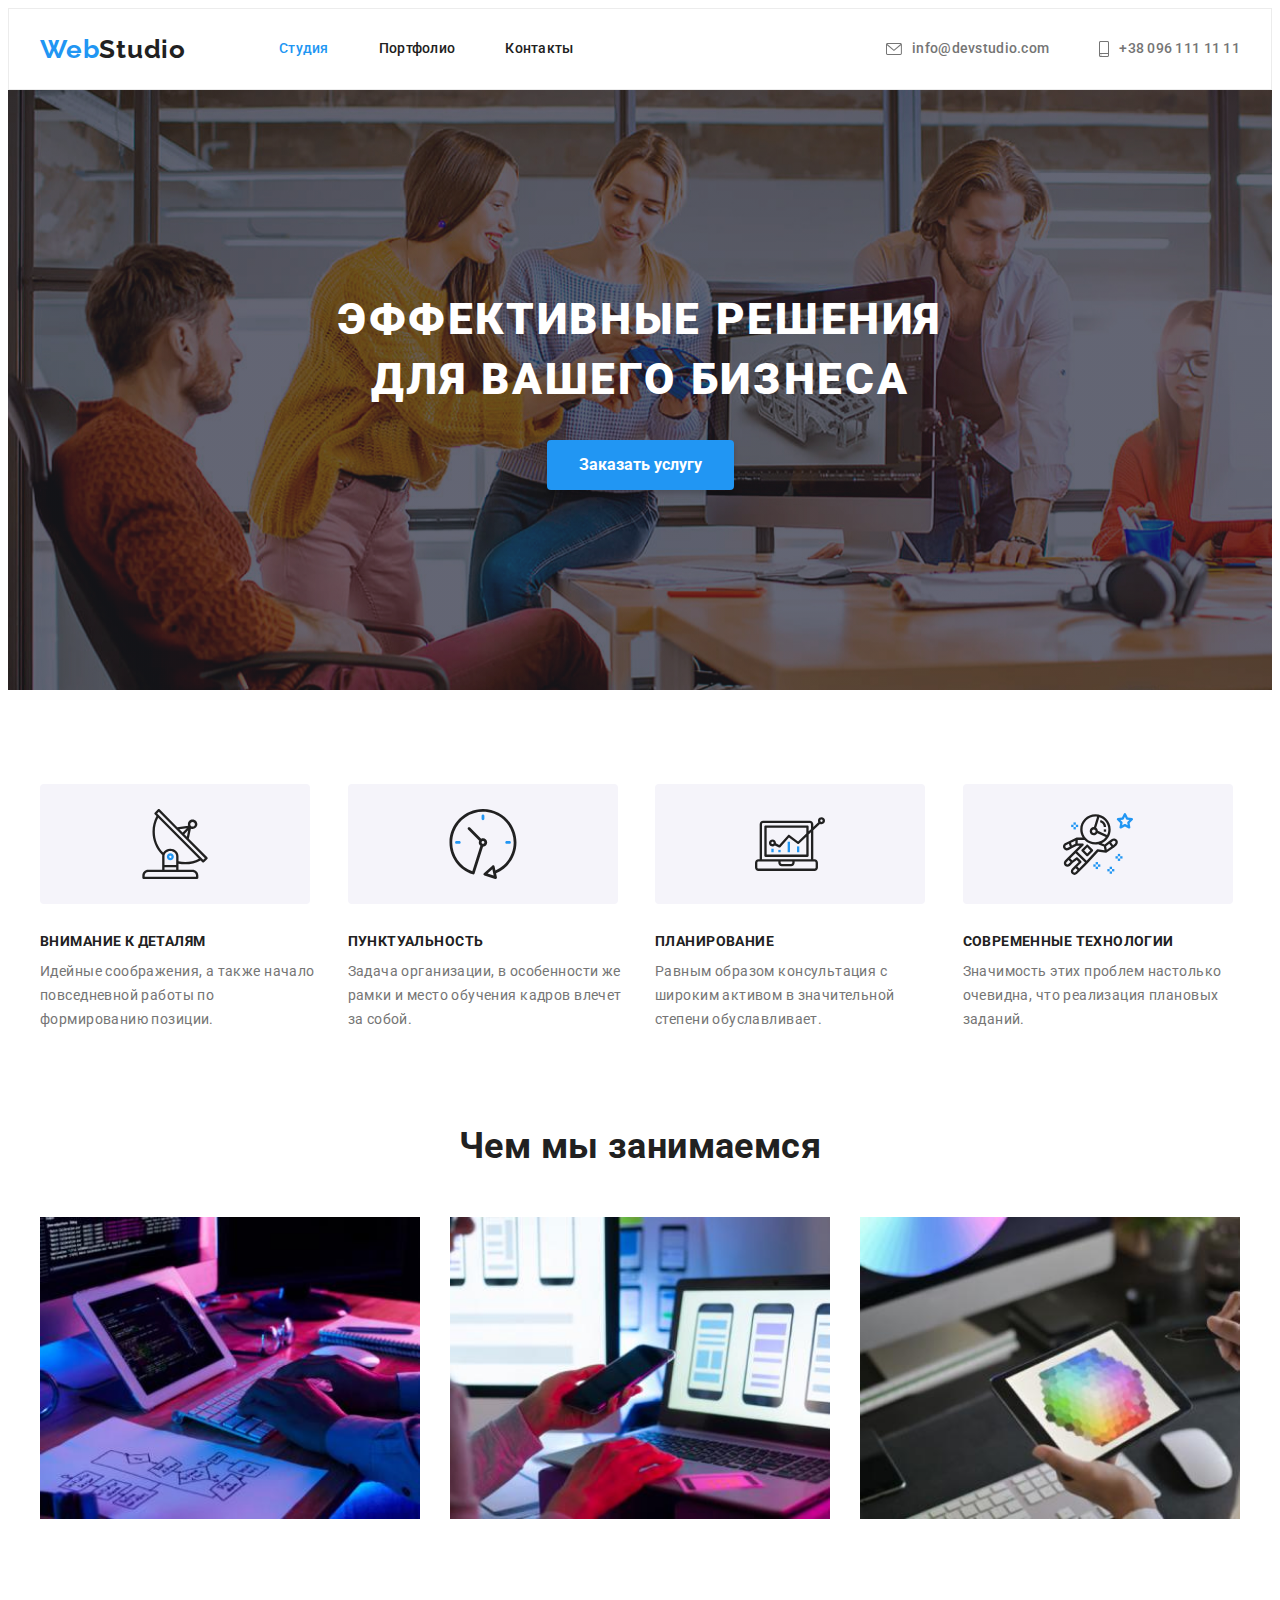
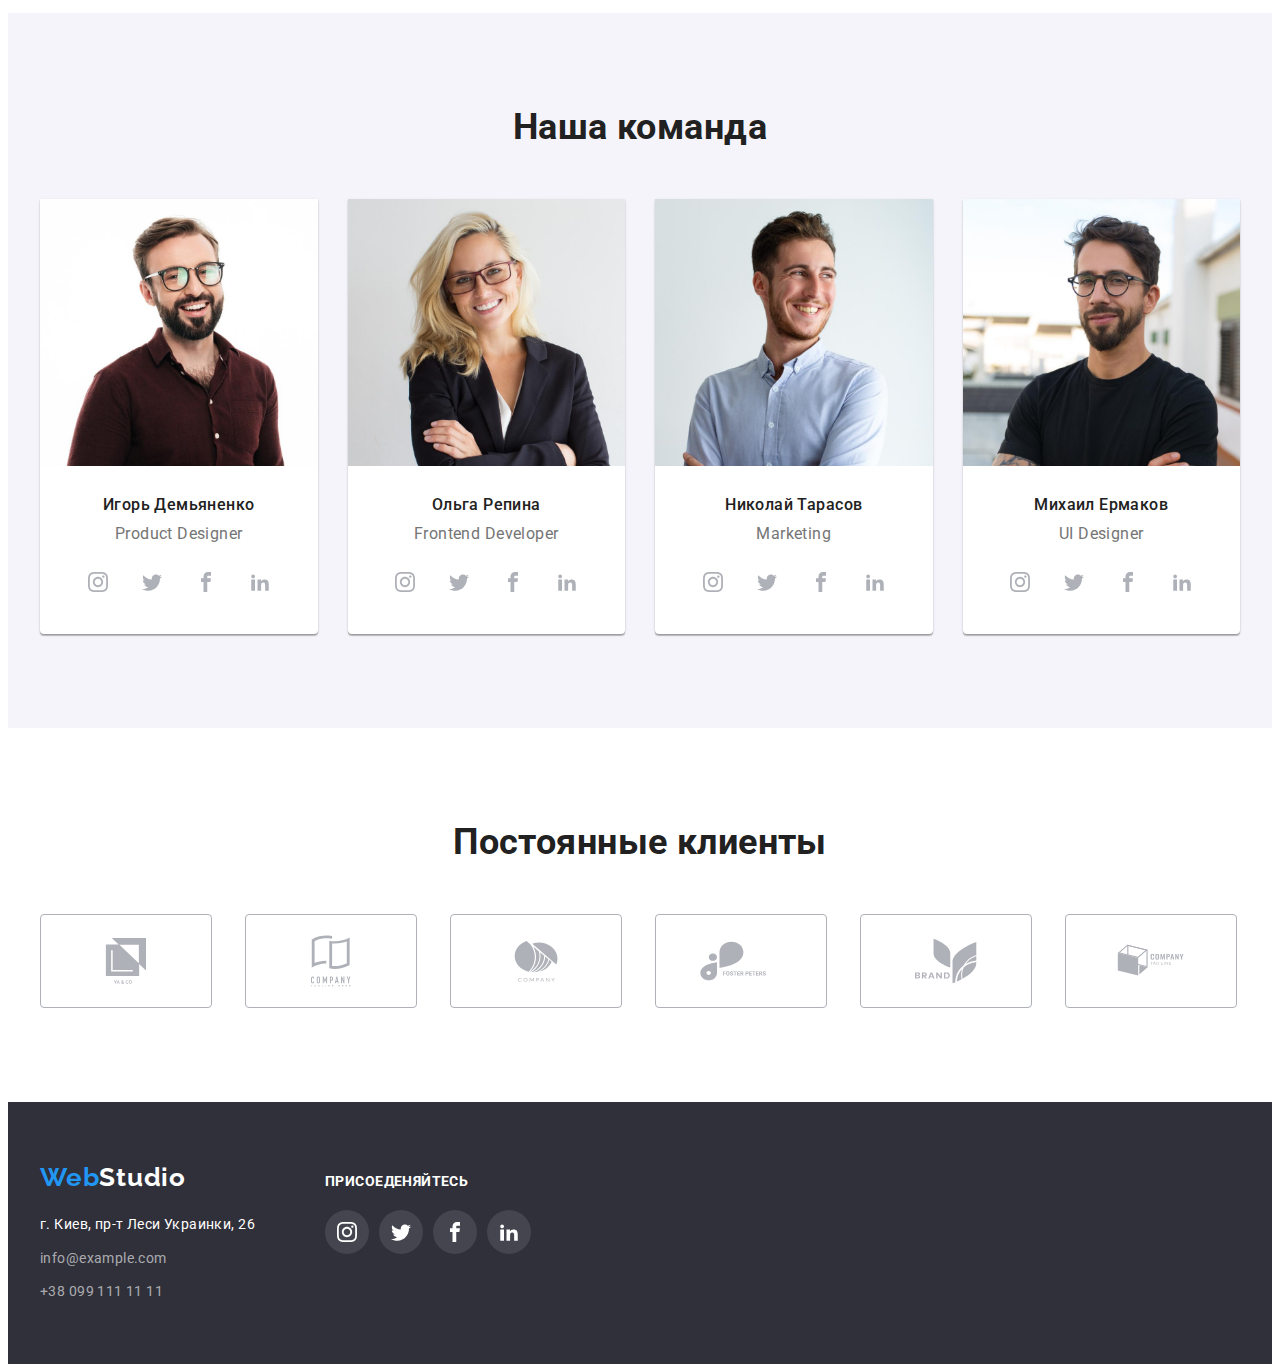
==== index.html @ 2ffd7cdb "home-4" ====
<!DOCTYPE html>
<html lang="ru">
  <head>
    <meta charset="UTF-8" />
    <meta http-equiv="X-UA-Compatible" content="IE=edge" />
    <meta name="viewport" content="width=h, initial-scale=1.0" />
    <title>WebStudio</title>
    <link rel="preconnect" href="https://fonts.googleapis.com" />
    <link rel="preconnect" href="https://fonts.gstatic.com" crossorigin />
    <link
      href="https://fonts.googleapis.com/css2?family=Raleway:wght@700&family=Roboto:wght@400;500;700;900&display=swap"
      rel="stylesheet"
    />
    <link
      rel="stylesheet"
      href="https://cdnjs.cloudflare.com/ajax/libs/modern-normalize/1.1.0/modern-normalize.min.css"
      integrity="sha512-wpPYUAdjBVSE4KJnH1VR1HeZfpl1ub8YT/NKx4PuQ5NmX2tKuGu6U/JRp5y+Y8XG2tV+wKQpNHVUX03MfMFn9Q=="
      crossorigin="anonymous"
      referrerpolicy="no-referrer"
    />
    <link rel="stylesheet" href="./css/styles.css" />
  </head>
  <body>
    <header class="header">
      <div class="header-container container">
        <nav class="navigation">
          <a class="logo link" href="">Web<span class="logo-header">Studio</span></a>
          <ul class="list nav-link">
            <li class="item"><a class="header-link link active" href="./index.html">Студия</a></li>
            <li class="item"><a class="header-link link" href="./portfolio.html">Портфолио</a></li>
            <li class="item"><a class="header-link link" href="">Контакты</a></li>
          </ul>
        </nav>
        <ul class="header-contact list">
          <li class="item">
            <a class="header-link link" href="mailto:info@devstudio.com">
              <svg class="header-icon" width="16" height="12">
                <use href="./images/sprite.svg#icon-mail"></use>
              </svg>
              info@devstudio.com
            </a>
          </li>
          <li class="item">
            <a class="header-link link" href="tel:+380961111111">
              <svg class="header-icon" width="10" height="16">
                <use href="./images/sprite.svg#icon-smartphone"></use>
              </svg>
              +38 096 111 11 11
            </a>
          </li>
        </ul>
      </div>
    </header>
    <main>
      <section class="hero">
        <div class="container">
          <h1 class="hero-title">Эффективные решения для вашего бизнеса</h1>
          <button class="hero-button" type="button">Заказать услугу</button>
        </div>
      </section>
      <section class="features section">
        <div class="container">
          <h2 class="visually-hidden">Особенности</h2>
          <ul class="card-set list">
            <li class="datails-list card-set-list">
              <div class="datails-pic">
                <svg width="70" height="70">
                  <use href="./images/sprite.svg#icon-antenna"></use>
                </svg>
              </div>
              <h3 class="datails-list-tittle">Внимание к деталям</h3>
              <p class="datails-list-desсription">
                Идейные соображения, а также начало повседневной работы по формированию позиции.
              </p>
            </li>
            <li class="datails-list card-set-list">
              <div class="datails-pic">
                <svg width="70" height="70">
                  <use href="./images/sprite.svg#icon-clock"></use>
                </svg>
              </div>
              <h3 class="datails-list-tittle">Пунктуальность</h3>
              <p class="datails-list-desсription">
                Задача организации, в особенности же рамки и место обучения кадров влечет за собой.
              </p>
            </li>
            <li class="datails-list card-set-list">
              <div class="datails-pic">
                <svg width="70" height="70">
                  <use href="./images/sprite.svg#icon-diagram"></use>
                </svg>
              </div>
              <h3 class="datails-list-tittle">Планирование</h3>
              <p class="datails-list-desсription">
                Равным образом консультация с широким активом в значительной степени обуславливает.
              </p>
            </li>
            <li class="datails-list card-set-list">
              <div class="datails-pic">
                <svg width="70" height="70">
                  <use href="./images/sprite.svg#icon-astronaut"></use>
                </svg>
              </div>
              <h3 class="datails-list-tittle">Современные технологии</h3>
              <p class="datails-list-desсription">
                Значимость этих проблем настолько очевидна, что реализация плановых заданий.
              </p>
            </li>
          </ul>
        </div>
      </section>
      <section class="work section">
        <div class="container">
          <h2 class="section-title">Чем мы занимаемся</h2>
          <ul class="card-set list">
            <li class="card-set-list">
              <img src="images/img1.jpg" alt="набор кода" width="370" height="294" />
            </li>
            <li class="card-set-list">
              <img src="images/img2.jpg" alt="разработка приложения" width="370" height="294" />
            </li>
            <li class="card-set-list">
              <img src="images/img3.jpg" alt="зарисовка дизайна" width="370" height="294" />
            </li>
          </ul>
        </div>
      </section>
      <section class="section team">
        <div class="container">
          <h2 class="section-title">Наша команда</h2>
          <ul class="card-set list">
            <li class="card-set-list team-list">
              <img src="images/img4.jpg" alt="Игорь Демьяненко" width="270" height="260" />
              <div class="team-wrapper">
                <h3 class="team-title">Игорь Демьяненко</h3>
                <p class="team-text">Product Designer</p>
                <ul class="social-list list">
                  <li class="social-list-items">
                    <a class="team-social-link" href="">
                      <svg class="team-social-icon" width="20" height="20">
                        <use href="./images/sprite.svg#icon-instagram"></use>
                      </svg>
                    </a>
                  </li>
                  <li class="social-list-items">
                    <a class="team-social-link" href="">
                      <svg class="team-social-icon" width="20" height="20">
                        <use href="./images/sprite.svg#icon-twitter"></use>
                      </svg>
                    </a>
                  </li>
                  <li class="social-list-items">
                    <a class="team-social-link" href="">
                      <svg class="team-social-icon" width="20" height="20">
                        <use href="./images/sprite.svg#icon-facebook"></use>
                      </svg>
                    </a>
                  </li>
                  <li class="social-list-items">
                    <a class="team-social-link" href="">
                      <svg class="team-social-icon" width="20" height="20">
                        <use href="./images/sprite.svg#icon-linkedin"></use>
                      </svg>
                    </a>
                  </li>
                </ul>
              </div>
            </li>
            <li class="card-set-list team-list">
              <img src="images/img5.jpg" alt="Ольга Репина" width="270" height="260" />
              <div class="team-wrapper">
                <h3 class="team-title">Ольга Репина</h3>
                <p class="team-text">Frontend Developer</p>
                <ul class="social-list list">
                  <li class="social-list-items">
                    <a class="team-social-link" href="">
                      <svg class="team-social-icon" width="20" height="20">
                        <use href="./images/sprite.svg#icon-instagram"></use>
                      </svg>
                    </a>
                  </li>
                  <li class="social-list-items">
                    <a class="team-social-link" href="">
                      <svg class="team-social-icon" width="20" height="20">
                        <use href="./images/sprite.svg#icon-twitter"></use>
                      </svg>
                    </a>
                  </li>
                  <li class="social-list-items">
                    <a class="team-social-link" href="">
                      <svg class="team-social-icon" width="20" height="20">
                        <use href="./images/sprite.svg#icon-facebook"></use>
                      </svg>
                    </a>
                  </li>
                  <li class="social-list-items">
                    <a class="team-social-link" href="">
                      <svg class="team-social-icon" width="20" height="20">
                        <use href="./images/sprite.svg#icon-linkedin"></use>
                      </svg>
                    </a>
                  </li>
                </ul>
              </div>
            </li>
            <li class="card-set-list team-list">
              <img src="images/img6.jpg" alt="Николай Тарасов" width="270" height="260" />
              <div class="team-wrapper">
                <h3 class="team-title">Николай Тарасов</h3>
                <p class="team-text">Marketing</p>
                <ul class="social-list list">
                  <li class="social-list-items">
                    <a class="team-social-link" href="">
                      <svg class="team-social-icon" width="20" height="20">
                        <use href="./images/sprite.svg#icon-instagram"></use>
                      </svg>
                    </a>
                  </li>
                  <li class="social-list-items">
                    <a class="team-social-link" href="">
                      <svg class="team-social-icon" width="20" height="20">
                        <use href="./images/sprite.svg#icon-twitter"></use>
                      </svg>
                    </a>
                  </li>
                  <li class="social-list-items">
                    <a class="team-social-link" href="">
                      <svg class="team-social-icon" width="20" height="20">
                        <use href="./images/sprite.svg#icon-facebook"></use>
                      </svg>
                    </a>
                  </li>
                  <li class="social-list-items">
                    <a class="team-social-link" href="">
                      <svg class="team-social-icon" width="20" height="20">
                        <use href="./images/sprite.svg#icon-linkedin"></use>
                      </svg>
                    </a>
                  </li>
                </ul>
              </div>
            </li>
            <li class="card-set-list team-list">
              <img src="images/img7.jpg" alt="Михаил Ермаков" width="270" height="260" />
              <div class="team-wrapper">
                <h3 class="team-title">Михаил Ермаков</h3>
                <p class="team-text">UI Designer</p>
                <ul class="social-list list">
                  <li class="social-list-items">
                    <a class="team-social-link" href="">
                      <svg class="team-social-icon" width="20" height="20">
                        <use href="./images/sprite.svg#icon-instagram"></use>
                      </svg>
                    </a>
                  </li>
                  <li class="social-list-items">
                    <a class="team-social-link" href="">
                      <svg class="team-social-icon" width="20" height="20">
                        <use href="./images/sprite.svg#icon-twitter"></use>
                      </svg>
                    </a>
                  </li>
                  <li class="social-list-items">
                    <a class="team-social-link" href="">
                      <svg class="team-social-icon" width="20" height="20">
                        <use href="./images/sprite.svg#icon-facebook"></use>
                      </svg>
                    </a>
                  </li>
                  <li class="social-list-items">
                    <a class="team-social-link" href="">
                      <svg class="team-social-icon" width="20" height="20">
                        <use href="./images/sprite.svg#icon-linkedin"></use>
                      </svg>
                    </a>
                  </li>
                </ul>
              </div>
            </li>
          </ul>
        </div>
      </section>
      <section class="section">
        <div class="container">
          <h2 class="section-title">Постоянные клиенты</h2>
          <ul class="list card-set">
            <li class="card-set-list clients-list">
              <a class="clients-link link" href="">
                <svg class="client-icon" width="42" height="46">
                  <use href="./images/sprite.svg#icon-group"></use>
                </svg>
              </a>
            </li>
            <li class="card-set-list clients-list">
              <a class="clients-link link" href=""
                ><svg class="client-icon" width="40" height="52">
                  <use href="./images/sprite.svg#icon-group-1"></use>
                </svg>
              </a>
            </li>
            <li class="card-set-list clients-list">
              <a class="clients-link link" href=""
                ><svg class="client-icon" width="44" height="42">
                  <use href="./images/sprite.svg#icon-group-2"></use>
                </svg>
              </a>
            </li>
            <li class="card-set-list clients-list">
              <a class="clients-link link" href=""
                ><svg class="client-icon" width="84" height="40">
                  <use href="./images/sprite.svg#icon-group-3"></use>
                </svg>
              </a>
            </li>
            <li class="card-set-list clients-list">
              <a class="clients-link link" href=""
                ><svg class="client-icon" width="62" height="46">
                  <use href="./images/sprite.svg#icon-group-4"></use>
                </svg>
              </a>
            </li>
            <li class="card-set-list clients-list">
              <a class="clients-link link" href=""
                ><svg class="client-icon" width="94" height="42">
                  <use href="./images/sprite.svg#icon-group-5"></use>
                </svg>
              </a>
            </li>
          </ul>
        </div>
      </section>
    </main>
    <footer class="footer">
      <div class="container footer-markup">
        <div class="footer-contact">
          <a class="logo-link link" href="">Web<span class="logo-footer">Studio</span></a>
          <address>
            <ul class="list">
              <li class="address-list">
                <a
                  class="address-link link"
                  href="https://goo.gl/maps/6QJ51yKBGTuw5asM7"
                  target="_blank"
                  rel="noreferrer noopener"
                  >г. Киев, пр-т Леси Украинки, 26</a
                >
              </li>
              <li class="address-list">
                <a class="address-link link" href="mailto:info@example.com">info@example.com</a>
              </li>
              <li class="address-list">
                <a class="address-link link" href="tel:+380991111111">+38 099 111 11 11</a>
              </li>
            </ul>
          </address>
        </div>
        <div>
          <p class="social-link-title">Присоеденяйтесь</p>
          <ul class="footer-social-list list">
            <li class="social-list-items">
              <a class="footer-social-link" href="">
                <svg class="footer-social-icon" width="20" height="20">
                  <use href="./images/sprite.svg#icon-instagram"></use>
                </svg>
              </a>
            </li>
            <li class="social-list-items">
              <a class="footer-social-link" href="">
                <svg class="footer-social-icon" width="20" height="20">
                  <use href="./images/sprite.svg#icon-twitter"></use>
                </svg>
              </a>
            </li>
            <li class="social-list-items">
              <a class="footer-social-link" href="">
                <svg class="footer-social-icon" width="20" height="20">
                  <use href="./images/sprite.svg#icon-facebook"></use>
                </svg>
              </a>
            </li>
            <li class="social-list-items">
              <a class="footer-social-link" href="">
                <svg class="footer-social-icon" width="20" height="20">
                  <use href="./images/sprite.svg#icon-linkedin"></use>
                </svg>
              </a>
            </li>
          </ul>
        </div>
      </div>
    </footer>
  </body>
</html>
---- css/styles.css ----
:root {
  --primary-color: #ffffff;
  --title-text-color: #212121;
  --description-text-color: #757575;
  --primary-font-family: 'Roboto', sans-serif;
  --accent-color: #2196f3;
  --button-hover-color: #188ce8;
  --section-background-color: #2f303a;
  --secondary-background-color: #f5f4fa;
  --footer-color-link: rgba(255, 255, 255, 0.6);
  --card-list: 3;
  --card-gap: 30px;
}
body {
  font-family: Roboto, sans-serif;
  color: var(--description-text-color);
  font-size: 14px;
  line-height: 1.71;
  letter-spacing: 0.03em;
}
address {
  font-style: inherit;
}
h1,
h2,
h3,
h4,
h5,
h6,
p {
  margin-top: 0;
  margin-bottom: 0;
}
ul,
ol {
  margin-top: 0;
  margin-bottom: 0;
  padding-left: 0;
}
img {
  display: block;
  width: 100%;
  height: auto;
}
.list {
  list-style-type: none;
}
.link {
  text-decoration: none;
  color: inherit;
}
/* components */
.section {
  padding-top: 94px;
  padding-bottom: 94px;
}
.container {
  width: 1200px;
  padding-left: 15px;
  padding-right: 15px;
  margin-left: auto;
  margin-right: auto;
}
.logo {
  font-family: Raleway;
  font-weight: bold;
  font-size: 26px;
  line-height: 1.19;
  color: var(--accent-color);
  letter-spacing: 0.03em;
  padding-top: 24px;
  padding-bottom: 24px;
}
.card-set {
  display: flex;
  flex-wrap: wrap;
  margin-left: calc(var(--card-gap) * -1);
  margin-top: calc(var(--card-gap) * -1);
}
.card-set-list {
  flex-basis: calc(100% / var(--card-list) - var(--card-gap));
  margin-left: var(--card-gap);
  margin-top: var(--card-gap);
}
/* ========Header========  */
.header {
  border: 1px solid #ececec;
}
.header .logo {
  margin-right: 93px;
}
.header-container {
  display: flex;
  align-items: center;
  justify-content: space-between;
}

.logo-header {
  color: var(--title-text-color);
}
.navigation {
  display: flex;
  align-items: center;
}
.nav-link {
  display: flex;
  color: var(--title-text-color);
}
.nav-link .item:not(:last-child) {
  margin-right: 50px;
}
.nav-contact {
  margin-left: auto;
}
.header-contact {
  display: flex;
  margin-left: auto;
}
.header-contact .item:not(:last-child) {
  margin-right: 50px;
}
.header-link {
  display: inline-flex;
  align-items: center;
  padding-top: 32px;
  padding-bottom: 32px;
  font-weight: 500;
  font-size: 14px;
  line-height: 1.14;
  letter-spacing: 0.02em;
}

.header-link:hover,
.header-link:focus,
.active {
  color: var(--accent-color);
}
.header-icon {
  fill: currentColor;
  margin-right: 10px;
}
/* ========Hero========  */
.hero {
  background-image: linear-gradient(rgba(47, 48, 58, 0.4), rgba(47, 48, 58, 0.4)),
    url(../images/bhero.jpg);
  background-color: #c4c4c4;
  background-size: 1600px 600px;
  background-repeat: no-repeat;
  padding-top: 200px;
  padding-bottom: 200px;
  text-align: center;
}

.hero-title {
  max-width: 700px;
  margin-right: auto;
  margin-left: auto;
  margin-bottom: 30px;
  color: var(--primary-color);
  font-weight: 900;
  font-size: 44px;
  line-height: 1.36;
  letter-spacing: 0.06em;
  text-transform: uppercase;
}
.hero-button {
  padding: 10px 32px;
  border: none;
  border-radius: 4px;
  box-shadow: 0px 4px 4px rgba(0, 0, 0, 0.15);
  color: var(--primary-color);
  background-color: var(--accent-color);
  font-family: var(--primary-font-family);
  font-weight: bold;
  font-size: 16px;
  line-height: 1.88;
  cursor: pointer;
}
.hero-button:hover,
.hero-button:focus {
  background-color: var(--button-hover-color);
}
/* ========Features======== */
.visually-hidden {
  position: absolute;
  width: 1px;
  height: 1px;
  margin: -1px;
  padding: 0;
  overflow: hidden;
  border: 0;
  clip: rect(0 0 0 0);
}
.features {
  padding-bottom: 47px;
}
.datails-list {
  --card-list: 4;
}
.datails-list-tittle {
  font-size: inherit;
  color: var(--title-text-color);
  line-height: 1.14;
  text-transform: uppercase;
  margin-bottom: 10px;
}
.datails-pic {
  background-color: #f5f4fa;
  width: 270px;
  height: 120px;
  display: flex;
  border-radius: 4px;
  justify-content: center;
  align-items: center;
  margin-bottom: 30px;
}
/* ========Work example======== */
.work {
  padding-top: 47px;
}
.section-title {
  color: var(--title-text-color);
  font-size: 36px;
  line-height: 1.16;
  text-align: center;
  margin-bottom: 50px;
}
/* ========Team section======== */
.team {
  background-color: var(--secondary-background-color);
}
.team-list {
  --card-list: 4;
  background-color: var(--primary-color);
  box-shadow: 0px 1px 3px rgba(0, 0, 0, 0.12), 0px 1px 1px rgba(0, 0, 0, 0.14),
    0px 2px 1px rgba(0, 0, 0, 0.2);
  border-radius: 0px 0px 4px 4px;
}
.team-title,
.team-text {
  font-size: 16px;
  line-height: 1.18;
  text-align: center;
  margin-bottom: 16px;
}
.team-title {
  margin-bottom: 10px;
  font-weight: 500;
  color: var(--title-text-color);
}
.team-wrapper {
  padding: 30px;
}
.social-list {
  display: flex;
  justify-content: center;
}
.social-list-items:not(:last-child) {
  margin-right: 10px;
}

.team-social-link {
  display: flex;
  align-items: center;
  justify-content: center;
  width: 44px;
  height: 44px;
  border-radius: 50%;
}
.team-social-link:hover,
.team-social-link:focus {
  background-color: var(--accent-color);
}

.team-social-link:hover .team-social-icon,
.team-social-link:focus .team-social-icon {
  fill: var(--primary-color);
}
.team-social-icon {
  fill: #afb1b8;
}
/* ========Client section======== */
.clients-link {
  display: flex;
  align-items: center;
  justify-content: center;
  border: 1px solid #afb1b8;
  border-radius: 4px;
  width: 170px;
  height: 92px;
}
.clients-list {
  --card-list: 6;
}
.client-icon {
  fill: #afb1b8;
}
.clients-link:hover,
.clients-link:focus {
  border: 1px solid var(--accent-color);
}
.clients-link:hover .client-icon,
.clients-link:focus .client-icon {
  fill: var(--accent-color);
}
/* ========Footer======== */
.footer {
  background: var(--section-background-color);
  padding-top: 60px;
  padding-bottom: 60px;
}
.logo-footer {
  color: var(--primary-color);
}
.logo-link {
  display: flex;
  margin-bottom: 20px;
  font-family: Raleway;
  font-weight: bold;
  font-size: 26px;
  line-height: 1.19;
  color: var(--accent-color);
  letter-spacing: 0.03em;
}
.address-list:not(:last-child) {
  margin-bottom: 10px;
}
.address-link {
  color: var(--footer-color-link);
}
.address-link[target='_blank'] {
  color: var(--primary-color);
}
.address-link:hover,
.address-link:focus,
.header-link:hover,
.header-link:focus {
  color: var(--accent-color);
}
.footer-social-list {
  display: flex;
}
.footer-social-link {
  display: flex;
  align-items: center;
  justify-content: center;
  width: 44px;
  height: 44px;
  border-radius: 50%;
  background-color: rgba(255, 255, 255, 0.1);
}
.footer-social-icon {
  fill: var(--primary-color);
}
.footer-social-link:hover,
.footer-social-link:focus {
  background-color: var(--accent-color);
}
.footer-markup {
  display: flex;
  align-items: baseline;
}
.footer-contact {
  margin-right: 70px;
}
.social-link-title {
  color: var(--primary-color);
  line-height: 1.14;
  margin-bottom: 20px;
  text-transform: uppercase;
  font-weight: 700;
}
/* ========Portfolio button======== */
.portfolio-filter {
  display: flex;
  justify-content: center;
  margin-bottom: 50px;
}
.portfolio-button {
  padding: 6px 22px;
  border: none;
  background-color: var(--secondary-background-color);
  font-family: var(--primary-font-family);
  font-weight: 500;
  font-size: 16px;
  line-height: 1.62;
  text-align: center;
  letter-spacing: 0.03em;
  cursor: pointer;
  border-radius: 4px;
}
.portfolio-filter-link:not(:last-child) {
  margin-right: 8px;
}
.portfolio-link {
  display: flex;
}
.portfolio-link:hover {
  box-shadow: 0px 1px 1px rgba(0, 0, 0, 0.12), 0px 4px 4px rgba(0, 0, 0, 0.06),
    1px 4px 6px rgba(0, 0, 0, 0.16);
}
.portfolio-button:hover,
.portfolio-button:focus,
.active-button {
  box-shadow: 0px 3px 1px rgba(0, 0, 0, 0.1), 0px 1px 2px rgba(0, 0, 0, 0.08),
    0px 2px 2px rgba(0, 0, 0, 0.12);
  color: var(--primary-color);
  background-color: var(--accent-color);
}
.portfolio-wrapper {
  padding: 20px 24px;
  border: 1px solid #eeeeee;
  border-top: none;
}
.portfolio-title {
  color: var(--title-text-color);
  font-size: 18px;
  line-height: 2;
  letter-spacing: 0.06em;
  margin-bottom: 4px;
}
.portfolio-text {
  font-size: 16px;
}
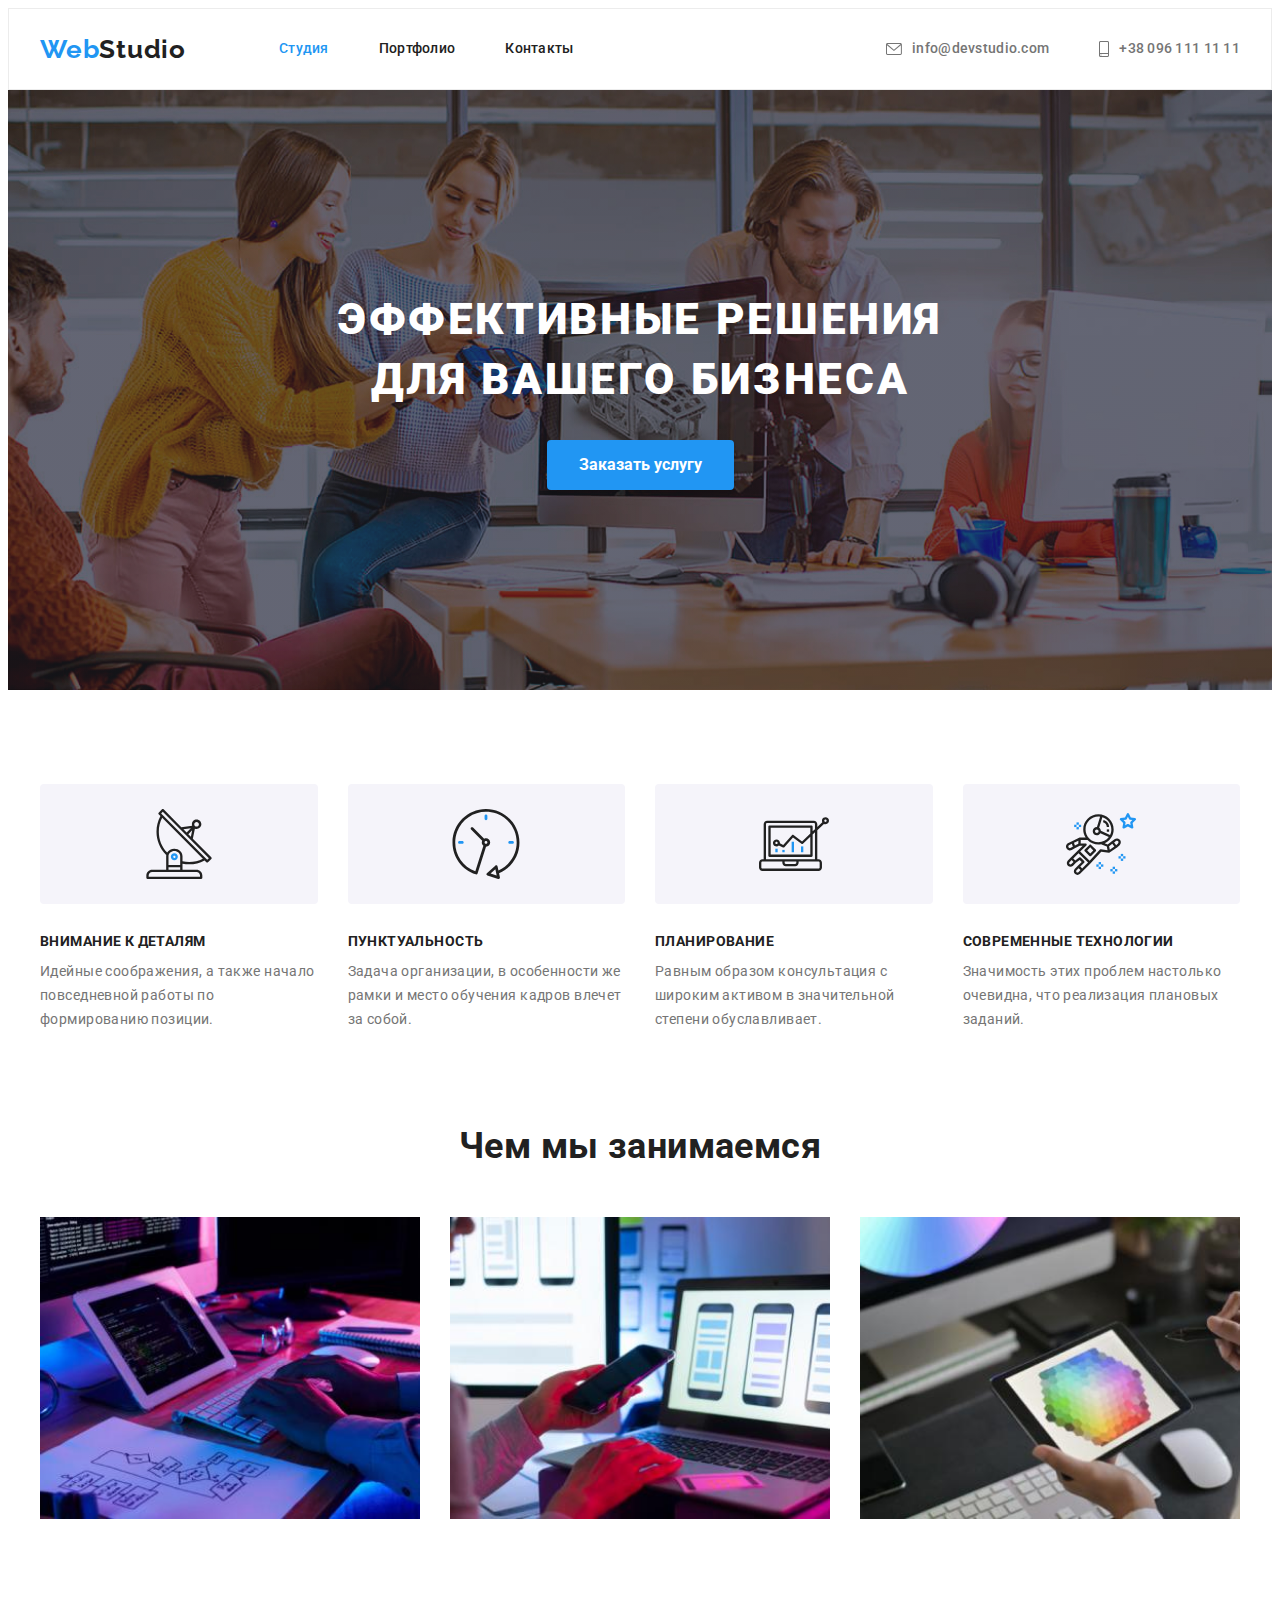
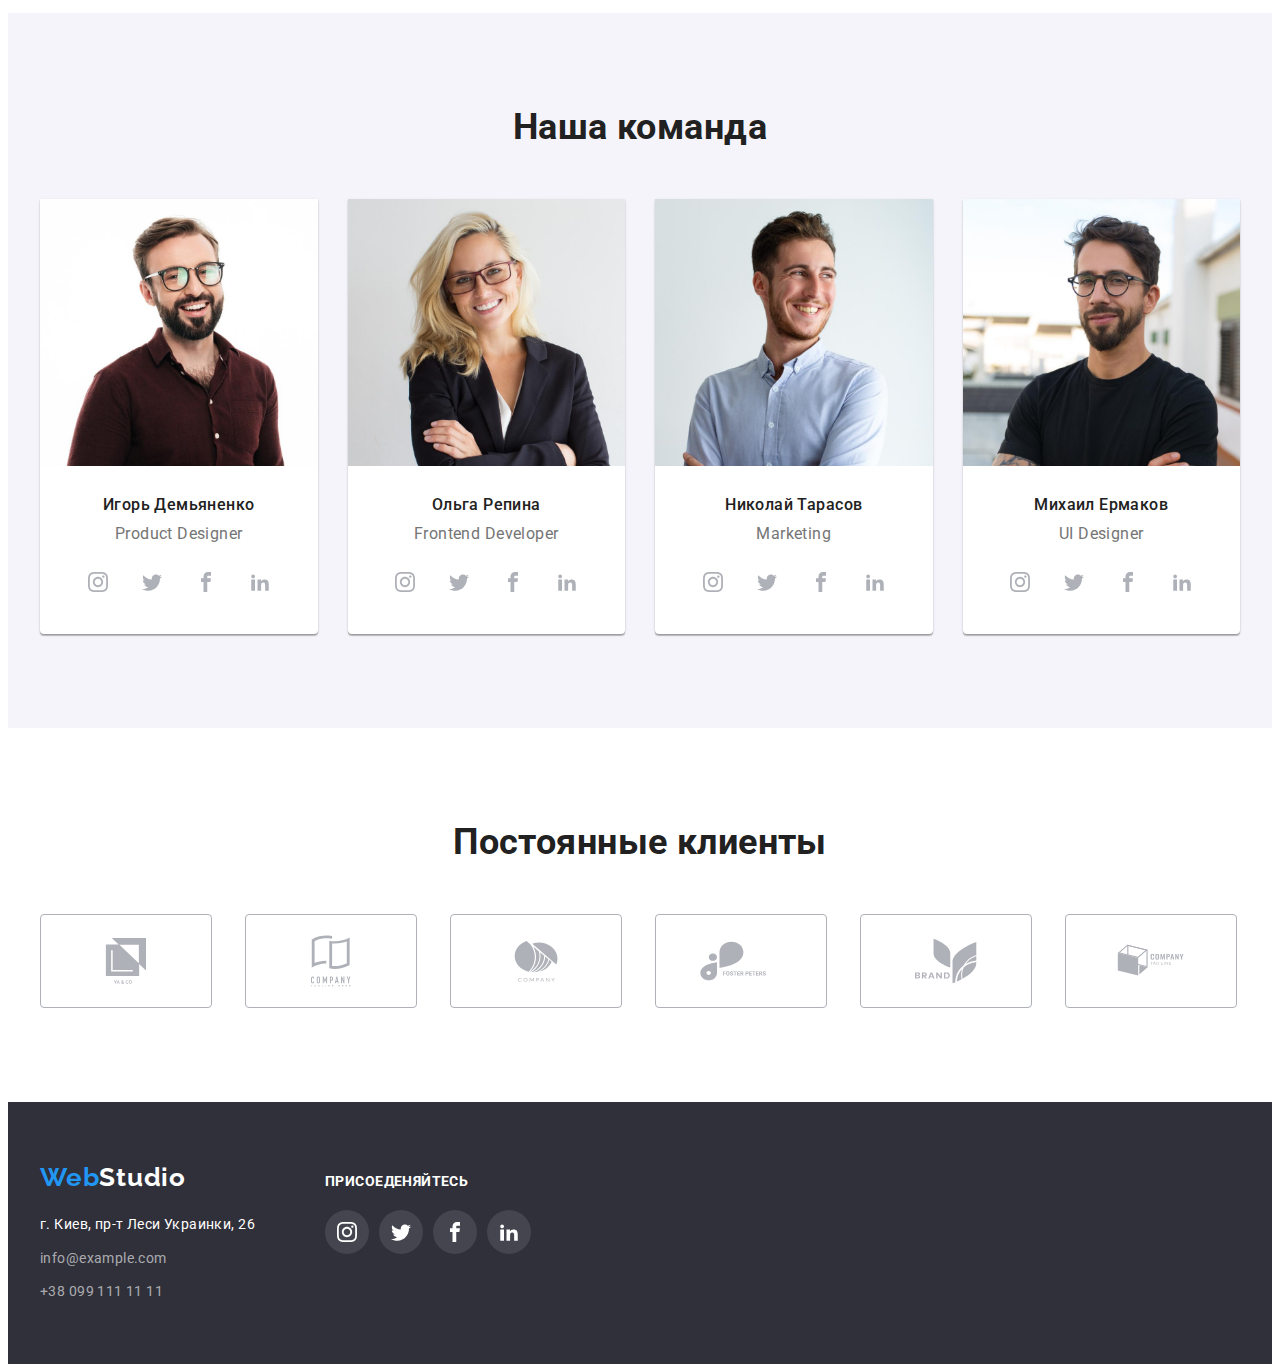
==== commit b79d08c1: "finalhm4" ====
--- a/index.html
+++ b/index.html
@@ -69,7 +69,7 @@
                 </svg>
               </div>
               <h3 class="datails-list-tittle">Внимание к деталям</h3>
-              <p class="datails-list-desсription">
+              <p>
                 Идейные соображения, а также начало повседневной работы по формированию позиции.
               </p>
             </li>
@@ -80,7 +80,7 @@
                 </svg>
               </div>
               <h3 class="datails-list-tittle">Пунктуальность</h3>
-              <p class="datails-list-desсription">
+              <p>
                 Задача организации, в особенности же рамки и место обучения кадров влечет за собой.
               </p>
             </li>
@@ -91,7 +91,7 @@
                 </svg>
               </div>
               <h3 class="datails-list-tittle">Планирование</h3>
-              <p class="datails-list-desсription">
+              <p>
                 Равным образом консультация с широким активом в значительной степени обуславливает.
               </p>
             </li>
@@ -102,9 +102,7 @@
                 </svg>
               </div>
               <h3 class="datails-list-tittle">Современные технологии</h3>
-              <p class="datails-list-desсription">
-                Значимость этих проблем настолько очевидна, что реализация плановых заданий.
-              </p>
+              <p>Значимость этих проблем настолько очевидна, что реализация плановых заданий.</p>
             </li>
           </ul>
         </div>
@@ -136,29 +134,29 @@
                 <p class="team-text">Product Designer</p>
                 <ul class="social-list list">
                   <li class="social-list-items">
-                    <a class="team-social-link" href="">
-                      <svg class="team-social-icon" width="20" height="20">
+                    <a class="social-link" href="" target="_blank" rel="noreferrer noopener">
+                      <svg class="social-icon" width="20" height="20">
                         <use href="./images/sprite.svg#icon-instagram"></use>
                       </svg>
                     </a>
                   </li>
                   <li class="social-list-items">
-                    <a class="team-social-link" href="">
-                      <svg class="team-social-icon" width="20" height="20">
+                    <a class="social-link" href="" target="_blank" rel="noreferrer noopener">
+                      <svg class="social-icon" width="20" height="20">
                         <use href="./images/sprite.svg#icon-twitter"></use>
                       </svg>
                     </a>
                   </li>
                   <li class="social-list-items">
-                    <a class="team-social-link" href="">
-                      <svg class="team-social-icon" width="20" height="20">
+                    <a class="social-link" href="" target="_blank" rel="noreferrer noopener">
+                      <svg class="social-icon" width="20" height="20">
                         <use href="./images/sprite.svg#icon-facebook"></use>
                       </svg>
                     </a>
                   </li>
                   <li class="social-list-items">
-                    <a class="team-social-link" href="">
-                      <svg class="team-social-icon" width="20" height="20">
+                    <a class="social-link" href="" target="_blank" rel="noreferrer noopener">
+                      <svg class="social-icon" width="20" height="20">
                         <use href="./images/sprite.svg#icon-linkedin"></use>
                       </svg>
                     </a>
@@ -173,29 +171,29 @@
                 <p class="team-text">Frontend Developer</p>
                 <ul class="social-list list">
                   <li class="social-list-items">
-                    <a class="team-social-link" href="">
-                      <svg class="team-social-icon" width="20" height="20">
+                    <a class="social-link" href="" target="_blank" rel="noreferrer noopener">
+                      <svg class="social-icon" width="20" height="20">
                         <use href="./images/sprite.svg#icon-instagram"></use>
                       </svg>
                     </a>
                   </li>
                   <li class="social-list-items">
-                    <a class="team-social-link" href="">
-                      <svg class="team-social-icon" width="20" height="20">
+                    <a class="social-link" href="" target="_blank" rel="noreferrer noopener">
+                      <svg class="social-icon" width="20" height="20">
                         <use href="./images/sprite.svg#icon-twitter"></use>
                       </svg>
                     </a>
                   </li>
                   <li class="social-list-items">
-                    <a class="team-social-link" href="">
-                      <svg class="team-social-icon" width="20" height="20">
+                    <a class="social-link" href="" target="_blank" rel="noreferrer noopener">
+                      <svg class="social-icon" width="20" height="20">
                         <use href="./images/sprite.svg#icon-facebook"></use>
                       </svg>
                     </a>
                   </li>
                   <li class="social-list-items">
-                    <a class="team-social-link" href="">
-                      <svg class="team-social-icon" width="20" height="20">
+                    <a class="social-link" href="" target="_blank" rel="noreferrer noopener">
+                      <svg class="social-icon" width="20" height="20">
                         <use href="./images/sprite.svg#icon-linkedin"></use>
                       </svg>
                     </a>
@@ -210,29 +208,29 @@
                 <p class="team-text">Marketing</p>
                 <ul class="social-list list">
                   <li class="social-list-items">
-                    <a class="team-social-link" href="">
-                      <svg class="team-social-icon" width="20" height="20">
+                    <a class="social-link" href="" target="_blank" rel="noreferrer noopener">
+                      <svg class="social-icon" width="20" height="20">
                         <use href="./images/sprite.svg#icon-instagram"></use>
                       </svg>
                     </a>
                   </li>
                   <li class="social-list-items">
-                    <a class="team-social-link" href="">
-                      <svg class="team-social-icon" width="20" height="20">
+                    <a class="social-link" href="" target="_blank" rel="noreferrer noopener">
+                      <svg class="social-icon" width="20" height="20">
                         <use href="./images/sprite.svg#icon-twitter"></use>
                       </svg>
                     </a>
                   </li>
                   <li class="social-list-items">
-                    <a class="team-social-link" href="">
-                      <svg class="team-social-icon" width="20" height="20">
+                    <a class="social-link" href="" target="_blank" rel="noreferrer noopener">
+                      <svg class="social-icon" width="20" height="20">
                         <use href="./images/sprite.svg#icon-facebook"></use>
                       </svg>
                     </a>
                   </li>
                   <li class="social-list-items">
-                    <a class="team-social-link" href="">
-                      <svg class="team-social-icon" width="20" height="20">
+                    <a class="social-link" href="" target="_blank" rel="noreferrer noopener">
+                      <svg class="social-icon" width="20" height="20">
                         <use href="./images/sprite.svg#icon-linkedin"></use>
                       </svg>
                     </a>
@@ -247,29 +245,29 @@
                 <p class="team-text">UI Designer</p>
                 <ul class="social-list list">
                   <li class="social-list-items">
-                    <a class="team-social-link" href="">
-                      <svg class="team-social-icon" width="20" height="20">
+                    <a class="social-link" href="" target="_blank" rel="noreferrer noopener">
+                      <svg class="social-icon" width="20" height="20">
                         <use href="./images/sprite.svg#icon-instagram"></use>
                       </svg>
                     </a>
                   </li>
                   <li class="social-list-items">
-                    <a class="team-social-link" href="">
-                      <svg class="team-social-icon" width="20" height="20">
+                    <a class="social-link" href="" target="_blank" rel="noreferrer noopener">
+                      <svg class="social-icon" width="20" height="20">
                         <use href="./images/sprite.svg#icon-twitter"></use>
                       </svg>
                     </a>
                   </li>
                   <li class="social-list-items">
-                    <a class="team-social-link" href="">
-                      <svg class="team-social-icon" width="20" height="20">
+                    <a class="social-link" href="" target="_blank" rel="noreferrer noopener">
+                      <svg class="social-icon" width="20" height="20">
                         <use href="./images/sprite.svg#icon-facebook"></use>
                       </svg>
                     </a>
                   </li>
                   <li class="social-list-items">
-                    <a class="team-social-link" href="">
-                      <svg class="team-social-icon" width="20" height="20">
+                    <a class="social-link" href="" target="_blank" rel="noreferrer noopener">
+                      <svg class="social-icon" width="20" height="20">
                         <use href="./images/sprite.svg#icon-linkedin"></use>
                       </svg>
                     </a>
@@ -285,42 +283,42 @@
           <h2 class="section-title">Постоянные клиенты</h2>
           <ul class="list card-set">
             <li class="card-set-list clients-list">
-              <a class="clients-link link" href="">
+              <a class="clients-link link" href="" target="_blank" rel="noreferrer noopener">
                 <svg class="client-icon" width="42" height="46">
                   <use href="./images/sprite.svg#icon-group"></use>
                 </svg>
               </a>
             </li>
             <li class="card-set-list clients-list">
-              <a class="clients-link link" href=""
+              <a class="clients-link link" href="" target="_blank" rel="noreferrer noopener"
                 ><svg class="client-icon" width="40" height="52">
                   <use href="./images/sprite.svg#icon-group-1"></use>
                 </svg>
               </a>
             </li>
             <li class="card-set-list clients-list">
-              <a class="clients-link link" href=""
+              <a class="clients-link link" href="" target="_blank" rel="noreferrer noopener"
                 ><svg class="client-icon" width="44" height="42">
                   <use href="./images/sprite.svg#icon-group-2"></use>
                 </svg>
               </a>
             </li>
             <li class="card-set-list clients-list">
-              <a class="clients-link link" href=""
+              <a class="clients-link link" href="" target="_blank" rel="noreferrer noopener"
                 ><svg class="client-icon" width="84" height="40">
                   <use href="./images/sprite.svg#icon-group-3"></use>
                 </svg>
               </a>
             </li>
             <li class="card-set-list clients-list">
-              <a class="clients-link link" href=""
+              <a class="clients-link link" href="" target="_blank" rel="noreferrer noopener"
                 ><svg class="client-icon" width="62" height="46">
                   <use href="./images/sprite.svg#icon-group-4"></use>
                 </svg>
               </a>
             </li>
             <li class="card-set-list clients-list">
-              <a class="clients-link link" href=""
+              <a class="clients-link link" href="" target="_blank" rel="noreferrer noopener"
                 ><svg class="client-icon" width="94" height="42">
                   <use href="./images/sprite.svg#icon-group-5"></use>
                 </svg>
@@ -333,7 +331,7 @@
     <footer class="footer">
       <div class="container footer-markup">
         <div class="footer-contact">
-          <a class="logo-link link" href="">Web<span class="logo-footer">Studio</span></a>
+          <a class="logo link" href="">Web<span class="logo-footer">Studio</span></a>
           <address>
             <ul class="list">
               <li class="address-list">
@@ -356,31 +354,31 @@
         </div>
         <div>
           <p class="social-link-title">Присоеденяйтесь</p>
-          <ul class="footer-social-list list">
+          <ul class="social-list list">
             <li class="social-list-items">
-              <a class="footer-social-link" href="">
-                <svg class="footer-social-icon" width="20" height="20">
+              <a class="social-link" href="" target="_blank" rel="noreferrer noopener">
+                <svg class="social-icon" width="20" height="20">
                   <use href="./images/sprite.svg#icon-instagram"></use>
                 </svg>
               </a>
             </li>
             <li class="social-list-items">
-              <a class="footer-social-link" href="">
-                <svg class="footer-social-icon" width="20" height="20">
+              <a class="social-link" href="" target="_blank" rel="noreferrer noopener">
+                <svg class="social-icon" width="20" height="20">
                   <use href="./images/sprite.svg#icon-twitter"></use>
                 </svg>
               </a>
             </li>
             <li class="social-list-items">
-              <a class="footer-social-link" href="">
-                <svg class="footer-social-icon" width="20" height="20">
+              <a class="social-link" href="" target="_blank" rel="noreferrer noopener">
+                <svg class="social-icon" width="20" height="20">
                   <use href="./images/sprite.svg#icon-facebook"></use>
                 </svg>
               </a>
             </li>
             <li class="social-list-items">
-              <a class="footer-social-link" href="">
-                <svg class="footer-social-icon" width="20" height="20">
+              <a class="social-link" href="" target="_blank" rel="noreferrer noopener">
+                <svg class="social-icon" width="20" height="20">
                   <use href="./images/sprite.svg#icon-linkedin"></use>
                 </svg>
               </a>
--- a/css/styles.css
+++ b/css/styles.css
@@ -68,8 +68,6 @@
   line-height: 1.19;
   color: var(--accent-color);
   letter-spacing: 0.03em;
-  padding-top: 24px;
-  padding-bottom: 24px;
 }
 .card-set {
   display: flex;
@@ -82,12 +80,40 @@
   margin-left: var(--card-gap);
   margin-top: var(--card-gap);
 }
+.social-list {
+  display: flex;
+  justify-content: center;
+}
+.social-list-items:not(:last-child) {
+  margin-right: 10px;
+}
+
+.social-link {
+  display: flex;
+  align-items: center;
+  justify-content: center;
+  width: 44px;
+  height: 44px;
+  border-radius: 50%;
+  color: #afb1b8;
+  background-color: rgba(255, 255, 255, 0.1);
+}
+.social-link:hover,
+.social-link:focus {
+  background-color: var(--accent-color);
+  color: var(--primary-color);
+}
+.social-icon {
+  fill: currentColor;
+}
 /* ========Header========  */
 .header {
   border: 1px solid #ececec;
 }
 .header .logo {
   margin-right: 93px;
+  padding-top: 24px;
+  padding-bottom: 24px;
 }
 .header-container {
   display: flex;
@@ -145,6 +171,7 @@
     url(../images/bhero.jpg);
   background-color: #c4c4c4;
   background-size: 1600px 600px;
+  background-position: center;
   background-repeat: no-repeat;
   padding-top: 200px;
   padding-bottom: 200px;
@@ -206,7 +233,6 @@
 }
 .datails-pic {
   background-color: #f5f4fa;
-  width: 270px;
   height: 120px;
   display: flex;
   border-radius: 4px;
@@ -251,34 +277,6 @@
 .team-wrapper {
   padding: 30px;
 }
-.social-list {
-  display: flex;
-  justify-content: center;
-}
-.social-list-items:not(:last-child) {
-  margin-right: 10px;
-}
-
-.team-social-link {
-  display: flex;
-  align-items: center;
-  justify-content: center;
-  width: 44px;
-  height: 44px;
-  border-radius: 50%;
-}
-.team-social-link:hover,
-.team-social-link:focus {
-  background-color: var(--accent-color);
-}
-
-.team-social-link:hover .team-social-icon,
-.team-social-link:focus .team-social-icon {
-  fill: var(--primary-color);
-}
-.team-social-icon {
-  fill: #afb1b8;
-}
 /* ========Client section======== */
 .clients-link {
   display: flex;
@@ -309,18 +307,12 @@
   padding-top: 60px;
   padding-bottom: 60px;
 }
+.footer .logo {
+  display: block;
+  margin-bottom: 20px;
+}
 .logo-footer {
   color: var(--primary-color);
-}
-.logo-link {
-  display: flex;
-  margin-bottom: 20px;
-  font-family: Raleway;
-  font-weight: bold;
-  font-size: 26px;
-  line-height: 1.19;
-  color: var(--accent-color);
-  letter-spacing: 0.03em;
 }
 .address-list:not(:last-child) {
   margin-bottom: 10px;
@@ -337,24 +329,8 @@
 .header-link:focus {
   color: var(--accent-color);
 }
-.footer-social-list {
-  display: flex;
-}
-.footer-social-link {
-  display: flex;
-  align-items: center;
-  justify-content: center;
-  width: 44px;
-  height: 44px;
-  border-radius: 50%;
-  background-color: rgba(255, 255, 255, 0.1);
-}
-.footer-social-icon {
-  fill: var(--primary-color);
-}
-.footer-social-link:hover,
-.footer-social-link:focus {
-  background-color: var(--accent-color);
+.footer .social-link {
+  color: var(--primary-color);
 }
 .footer-markup {
   display: flex;
@@ -394,8 +370,10 @@
 }
 .portfolio-link {
   display: flex;
-}
-.portfolio-link:hover {
+  flex-direction: column;
+}
+.portfolio-link:hover,
+.portfolio-link:focus {
   box-shadow: 0px 1px 1px rgba(0, 0, 0, 0.12), 0px 4px 4px rgba(0, 0, 0, 0.06),
     1px 4px 6px rgba(0, 0, 0, 0.16);
 }
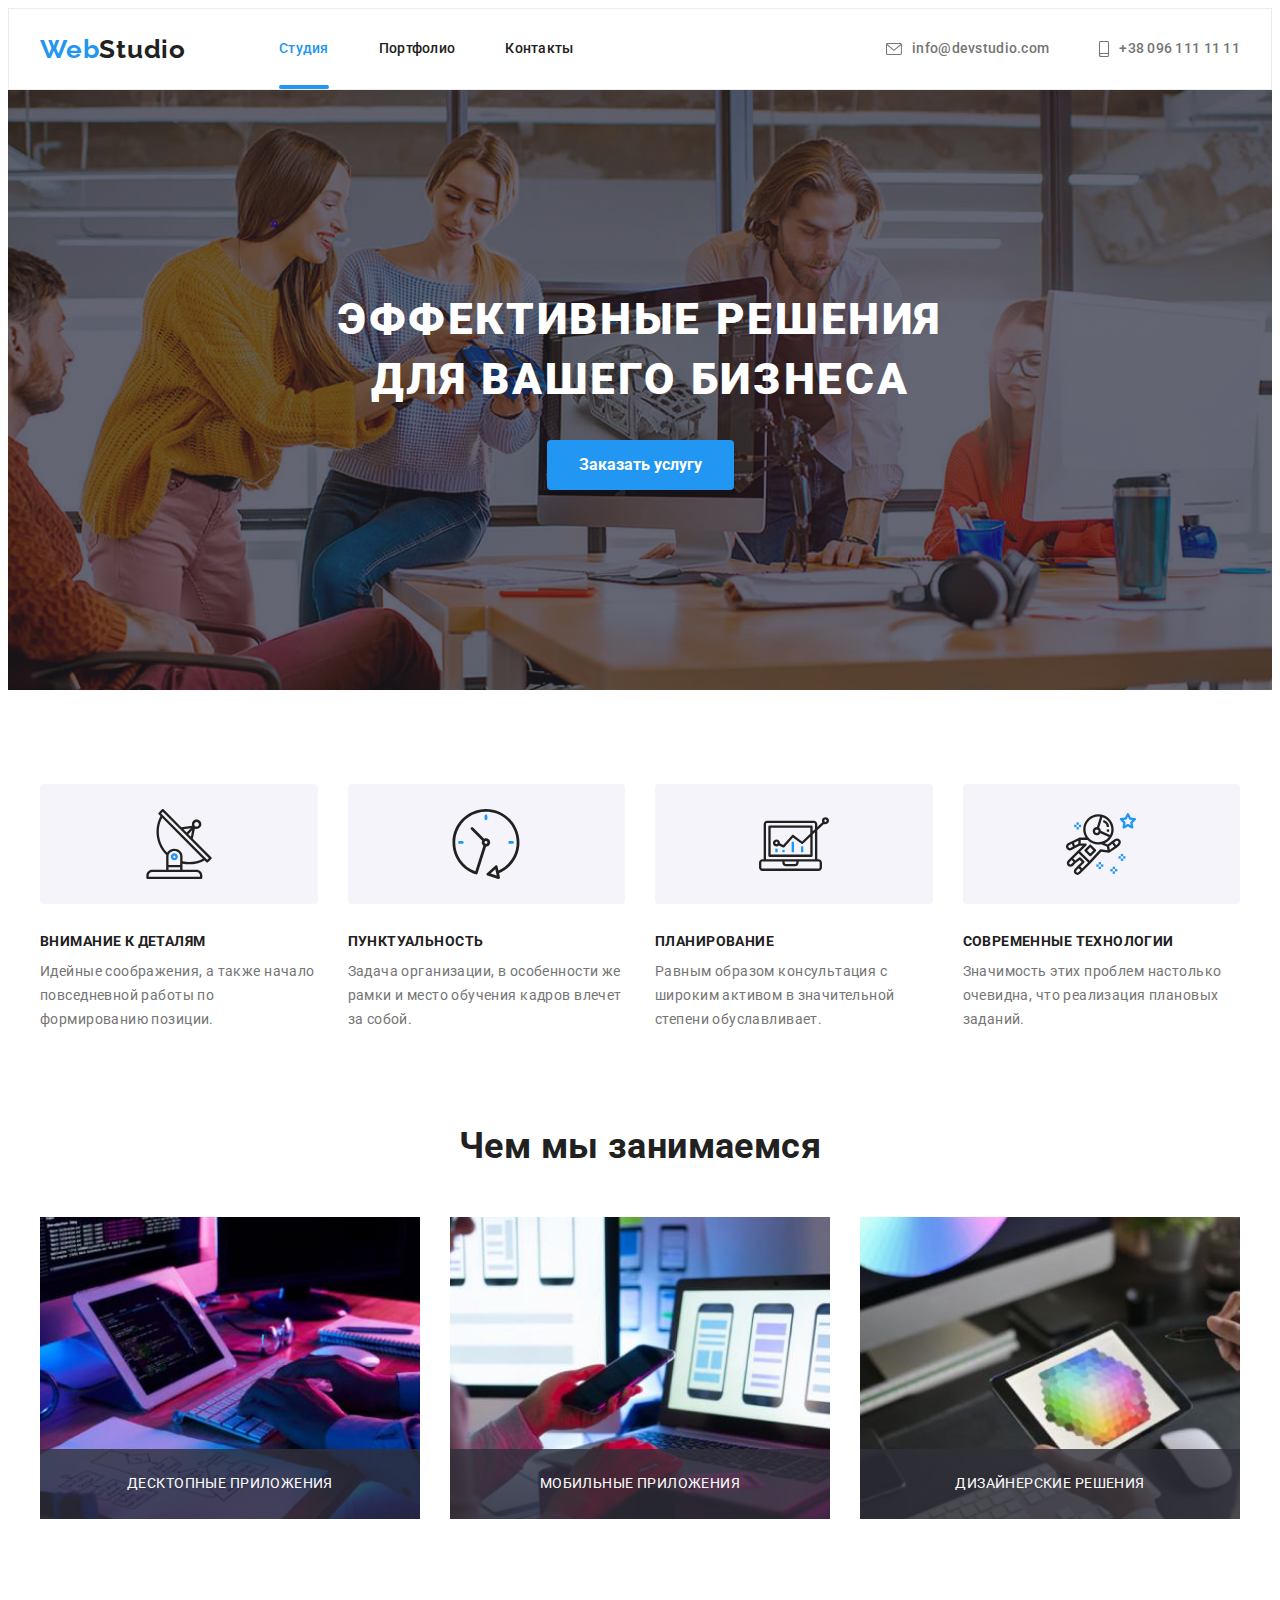
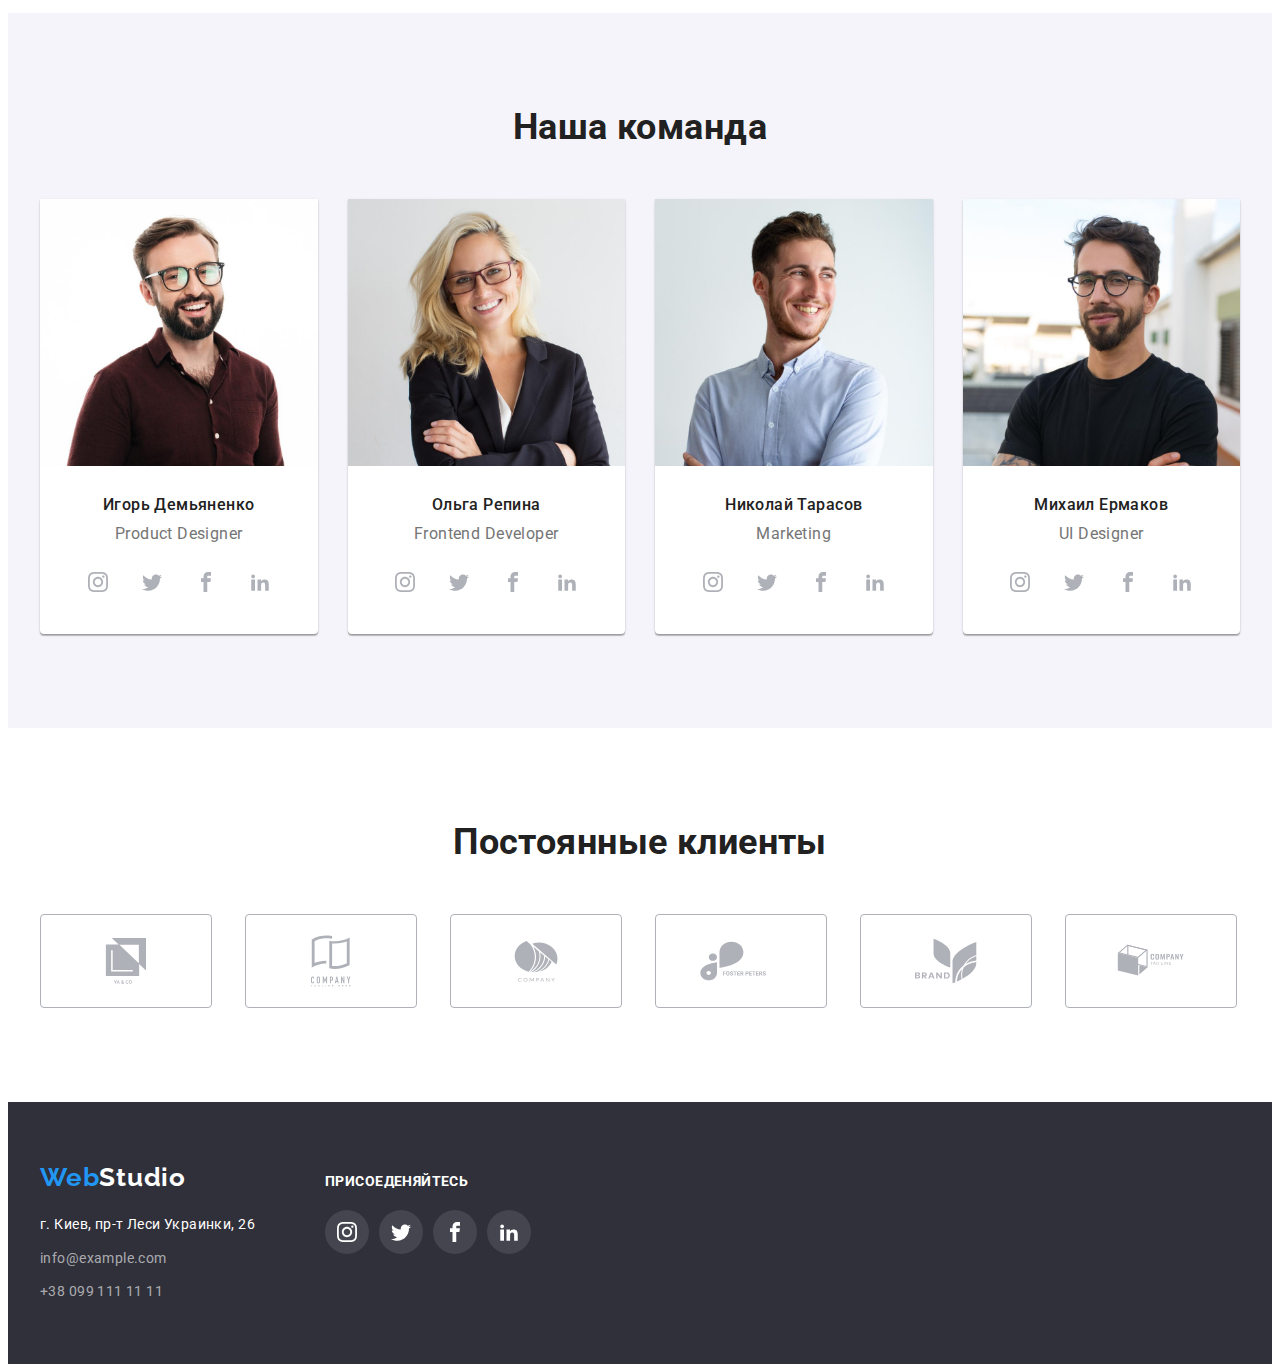
==== commit 5aec3d01: "12" ====
--- a/index.html
+++ b/index.html
@@ -112,13 +112,28 @@
           <h2 class="section-title">Чем мы занимаемся</h2>
           <ul class="card-set list">
             <li class="card-set-list">
-              <img src="images/img1.jpg" alt="набор кода" width="370" height="294" />
+              <div class="work-pic">
+                <img src="images/img1.jpg" alt="набор кода" width="370" height="294" />
+                <div class="work-description">
+                  <p class="description-text">Десктопные приложения</p>
+                </div>
+              </div>
             </li>
             <li class="card-set-list">
-              <img src="images/img2.jpg" alt="разработка приложения" width="370" height="294" />
+              <div class="work-pic">
+                <img src="images/img2.jpg" alt="набор кода" width="370" height="294" />
+                <div class="work-description">
+                  <p class="description-text">Мобильные приложения</p>
+                </div>
+              </div>
             </li>
             <li class="card-set-list">
-              <img src="images/img3.jpg" alt="зарисовка дизайна" width="370" height="294" />
+              <div class="work-pic">
+                <img src="images/img3.jpg" alt="набор кода" width="370" height="294" />
+                <div class="work-description">
+                  <p class="description-text">Дизайнерские решения</p>
+                </div>
+              </div>
             </li>
           </ul>
         </div>
--- a/css/styles.css
+++ b/css/styles.css
@@ -97,6 +97,8 @@
   border-radius: 50%;
   color: #afb1b8;
   background-color: rgba(255, 255, 255, 0.1);
+  transition: background-color 250ms cubic-bezier(0.4, 0, 0.2, 1),
+    color 250ms cubic-bezier(0.4, 0, 0.2, 1);
 }
 .social-link:hover,
 .social-link:focus {
@@ -105,8 +107,12 @@
 }
 .social-icon {
   fill: currentColor;
+  transition: color 250ms cubic-bezier(0.4, 0, 0.2, 1);
 }
 /* ========Header========  */
+.item {
+  position: relative;
+}
 .header {
   border: 1px solid #ececec;
 }
@@ -154,6 +160,7 @@
   font-size: 14px;
   line-height: 1.14;
   letter-spacing: 0.02em;
+  transition: color 250ms cubic-bezier(0.4, 0, 0.2, 1);
 }
 
 .header-link:hover,
@@ -161,9 +168,20 @@
 .active {
   color: var(--accent-color);
 }
+.active::after {
+  content: '';
+  width: 100%;
+  height: 4px;
+  background-color: var(--accent-color);
+  position: absolute;
+  bottom: 0;
+  left: 0;
+  border-radius: 2px;
+}
 .header-icon {
   fill: currentColor;
   margin-right: 10px;
+  transition: color 250ms cubic-bezier(0.4, 0, 0.2, 1);
 }
 /* ========Hero========  */
 .hero {
@@ -202,6 +220,7 @@
   font-size: 16px;
   line-height: 1.88;
   cursor: pointer;
+  transition: background-color 250ms cubic-bezier(0.4, 0, 0.2, 1);
 }
 .hero-button:hover,
 .hero-button:focus {
@@ -221,6 +240,7 @@
 .features {
   padding-bottom: 47px;
 }
+
 .datails-list {
   --card-list: 4;
 }
@@ -250,6 +270,26 @@
   line-height: 1.16;
   text-align: center;
   margin-bottom: 50px;
+}
+.work-pic {
+  position: relative;
+}
+
+.work-description {
+  position: absolute;
+  display: flex;
+  justify-content: center;
+  align-items: center;
+  width: 100%;
+  height: 70px;
+  bottom: 0;
+  background-color: rgba(47, 48, 58, 0.8);
+}
+.description-text {
+  font-size: inherit;
+  color: var(--primary-color);
+  line-height: 1.14;
+  text-transform: uppercase;
 }
 /* ========Team section======== */
 .team {
@@ -283,24 +323,28 @@
   align-items: center;
   justify-content: center;
   border: 1px solid #afb1b8;
+  color: #afb1b8;
   border-radius: 4px;
   width: 170px;
   height: 92px;
+  transition: border-color 250ms cubic-bezier(0.4, 0, 0.2, 1);
 }
 .clients-list {
   --card-list: 6;
 }
 .client-icon {
-  fill: #afb1b8;
+  fill: currentColor;
+  transition: color 250ms cubic-bezier(0.4, 0, 0.2, 1);
 }
 .clients-link:hover,
 .clients-link:focus {
   border: 1px solid var(--accent-color);
-}
-.clients-link:hover .client-icon,
+  color: var(--accent-color);
+}
+/* .clients-link:hover .client-icon,
 .clients-link:focus .client-icon {
   fill: var(--accent-color);
-}
+} */
 /* ========Footer======== */
 .footer {
   background: var(--section-background-color);
@@ -319,9 +363,11 @@
 }
 .address-link {
   color: var(--footer-color-link);
+  transition: color 250ms cubic-bezier(0.4, 0, 0.2, 1);
 }
 .address-link[target='_blank'] {
   color: var(--primary-color);
+  transition: color 250ms cubic-bezier(0.4, 0, 0.2, 1);
 }
 .address-link:hover,
 .address-link:focus,
@@ -364,6 +410,8 @@
   letter-spacing: 0.03em;
   cursor: pointer;
   border-radius: 4px;
+  transition: background-color 250ms cubic-bezier(0.4, 0, 0.2, 1),
+    color 250ms cubic-bezier(0.4, 0, 0.2, 1), box-shadow 250ms cubic-bezier(0.4, 0, 0.2, 1);
 }
 .portfolio-filter-link:not(:last-child) {
   margin-right: 8px;
@@ -371,6 +419,7 @@
 .portfolio-link {
   display: flex;
   flex-direction: column;
+  transition: box-shadow 250ms cubic-bezier(0.4, 0, 0.2, 1);
 }
 .portfolio-link:hover,
 .portfolio-link:focus {
@@ -400,3 +449,28 @@
 .portfolio-text {
   font-size: 16px;
 }
+.portfolio-list-img-wrapper {
+  position: relative;
+  overflow: hidden;
+}
+.overlay {
+  font-weight: 400;
+  font-size: 18px;
+  line-height: 1.55;
+  text-align: start;
+  position: absolute;
+  top: 0;
+  left: 0;
+  width: 100%;
+  height: 100%;
+  color: var(--primary-color);
+  background-color: var(--accent-color);
+  padding: 63px 24px;
+  overflow: auto;
+  transform: translateY(100%);
+  transition: transform 250ms cubic-bezier(0.4, 0, 0.2, 1);
+}
+.portfolio-link:hover .overlay,
+.portfolio-link:focus .overlay {
+  transform: translateY(0%);
+}
